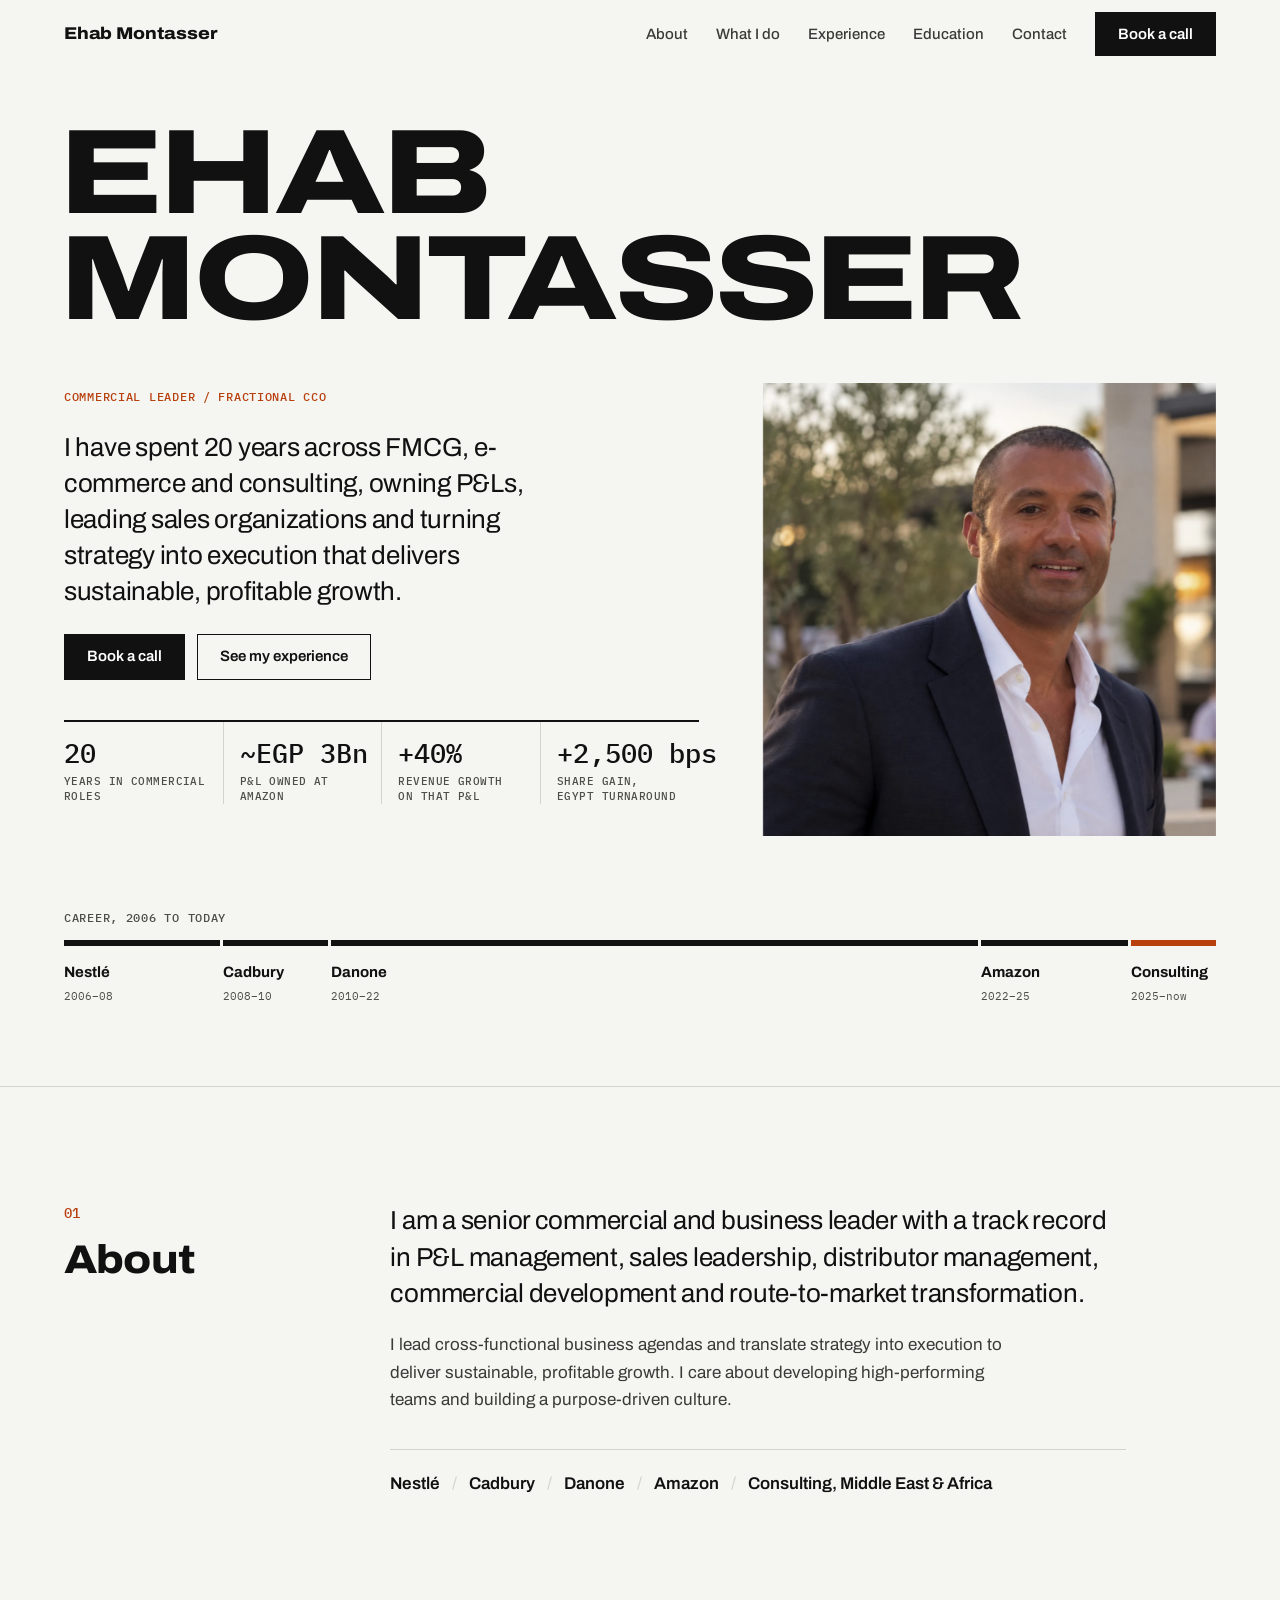
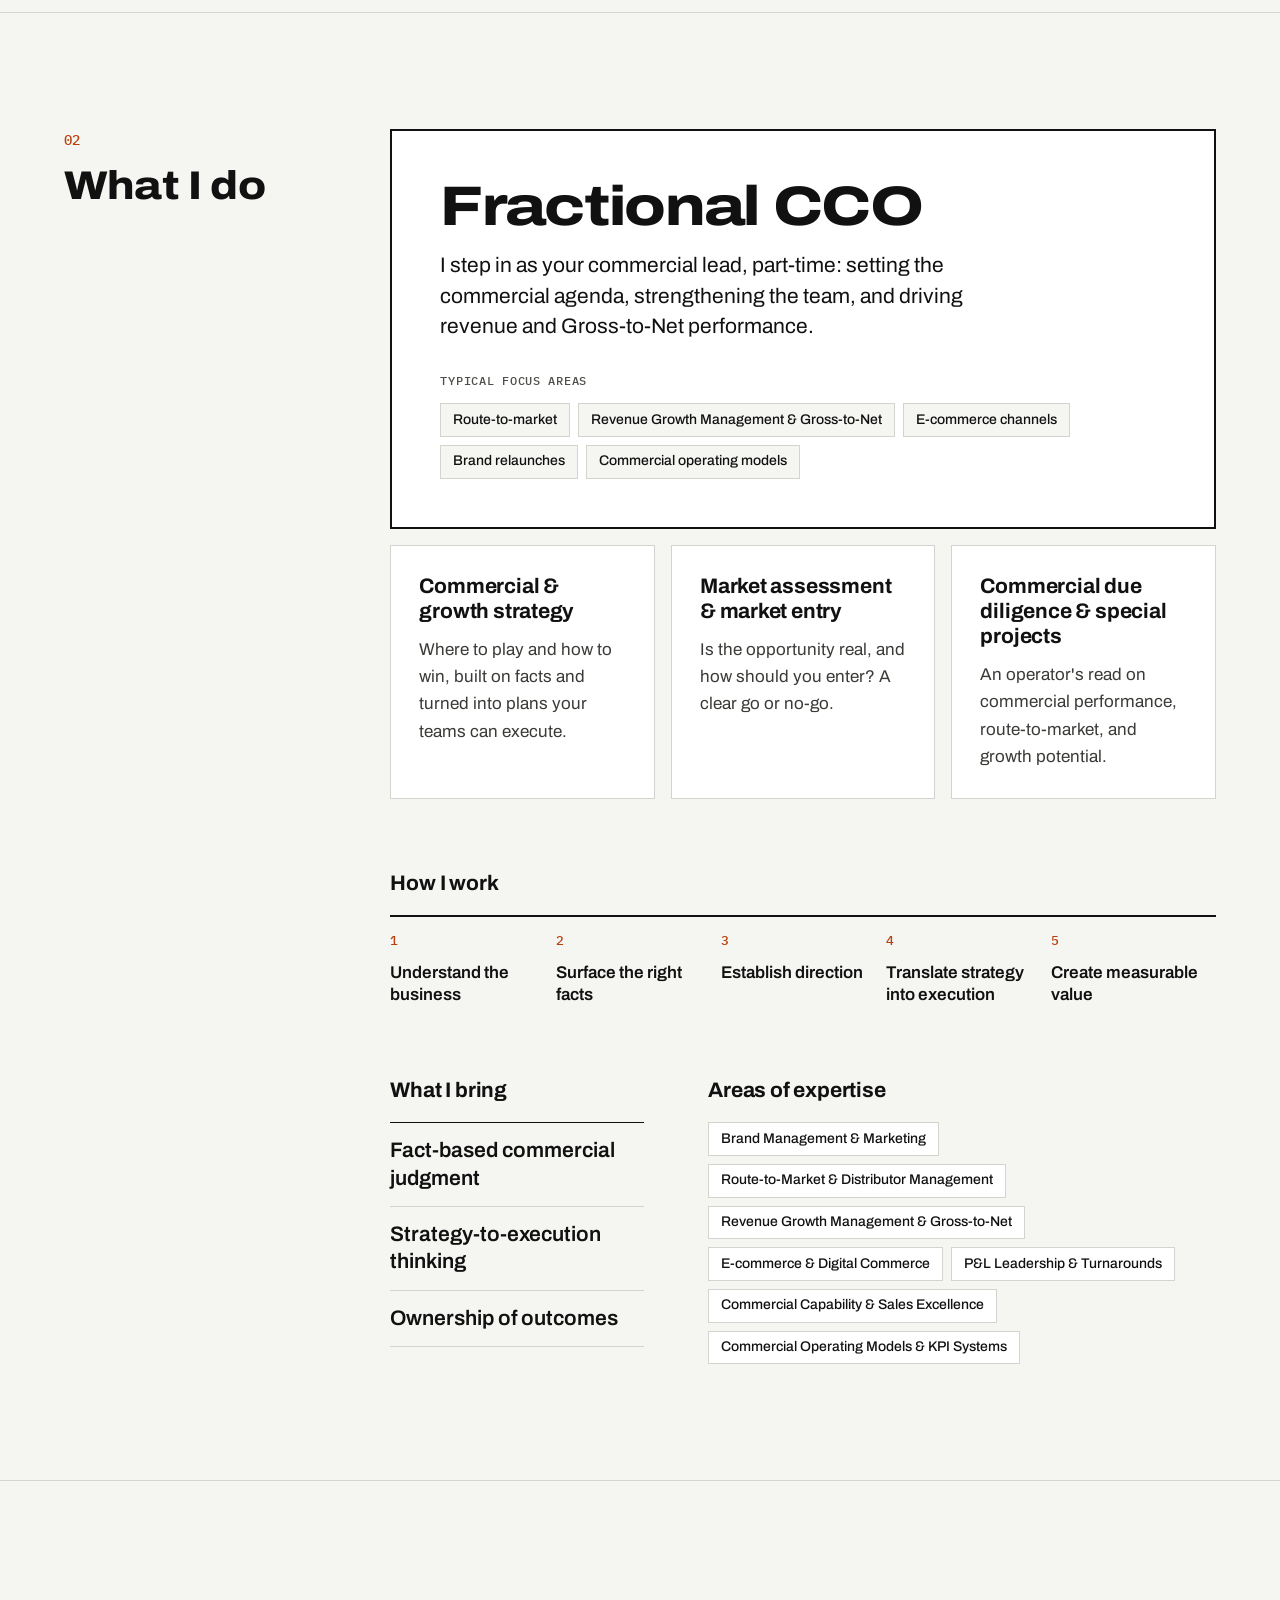
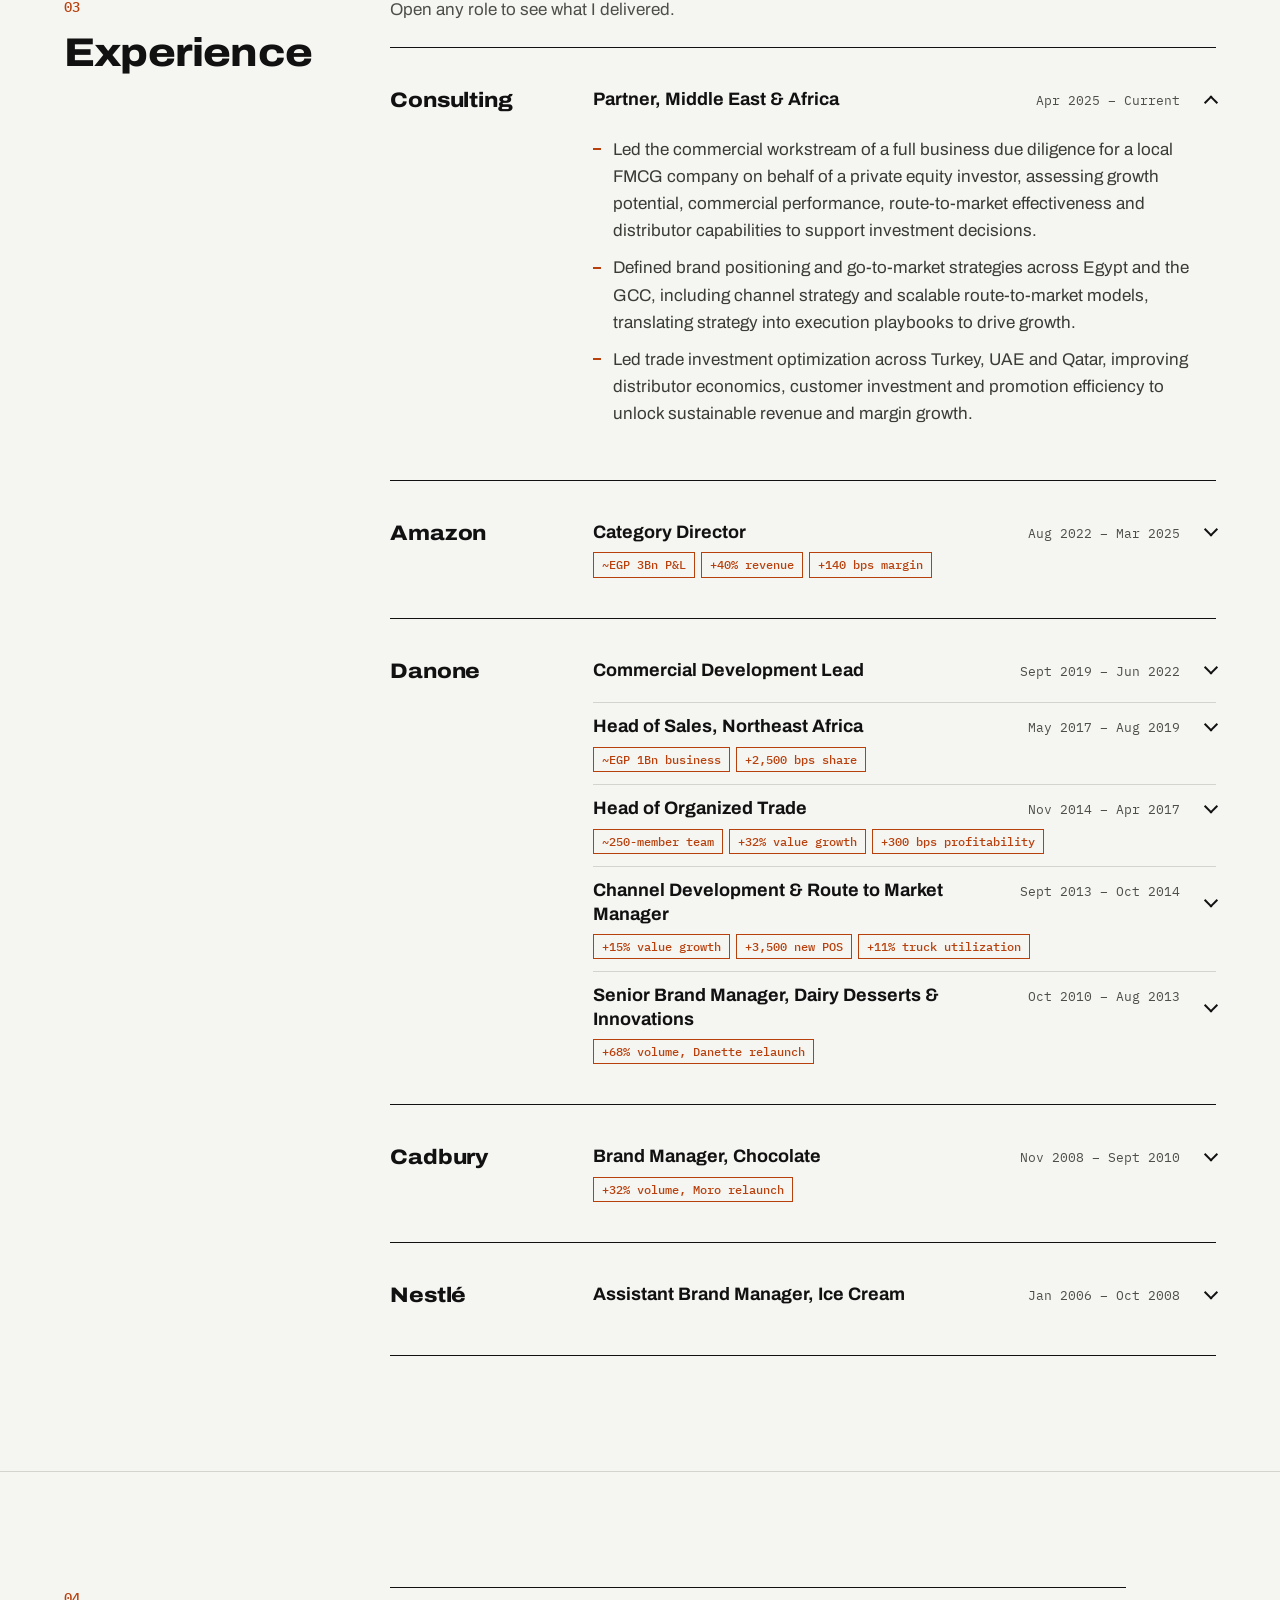
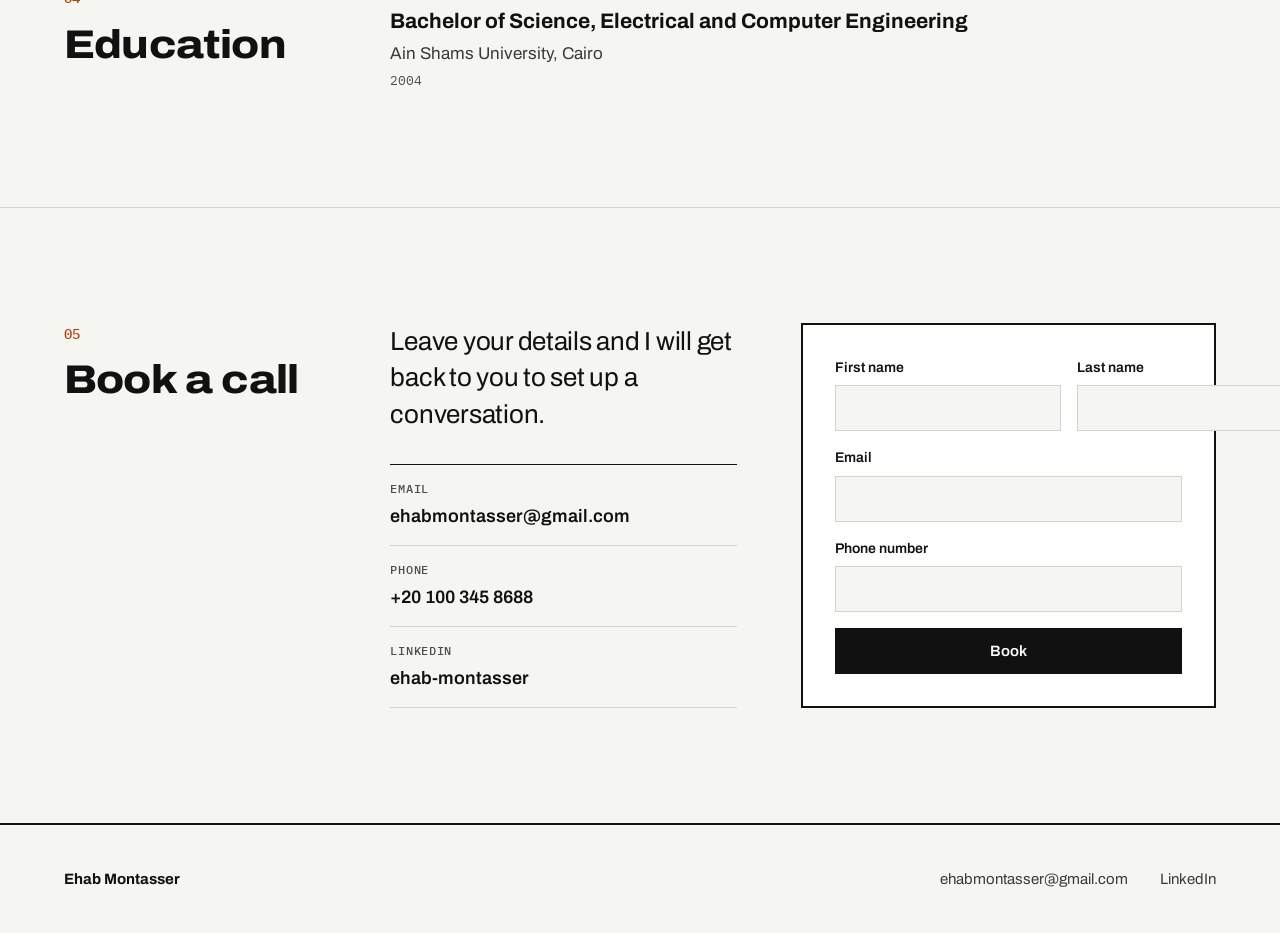
==== index.html @ 4b917196 "Add personal portfolio site Single-page site built from CV and Claude Design handoff: hero with care" ====
<!doctype html>
<html lang="en">
<head>
  <meta charset="utf-8">
  <meta name="viewport" content="width=device-width, initial-scale=1">
  <title>Ehab Montasser | Commercial leader and Fractional CCO</title>
  <meta name="description" content="Ehab Montasser is a senior commercial and business leader with 20 years across FMCG, e-commerce and consulting, working as a Fractional CCO.">
  <meta property="og:title" content="Ehab Montasser | Commercial leader and Fractional CCO">
  <meta property="og:description" content="20 years across FMCG, e-commerce and consulting. P&amp;L leadership, route-to-market and revenue growth.">
  <meta property="og:type" content="website">
  <meta property="og:image" content="assets/ehab-montasser.webp">
  <link rel="preconnect" href="https://fonts.googleapis.com">
  <link rel="preconnect" href="https://fonts.gstatic.com" crossorigin>
  <link href="https://fonts.googleapis.com/css2?family=Archivo:ital,wdth,wght@0,62..125,100..900;1,62..125,100..900&family=IBM+Plex+Mono:wght@400;500&display=swap" rel="stylesheet">
  <link rel="preload" as="image" href="assets/ehab-montasser.webp" fetchpriority="high">
  <link rel="stylesheet" href="css/styles.css">
  <script>document.documentElement.classList.add('js');</script>
  <script type="application/ld+json">
  {
    "@context": "https://schema.org",
    "@type": "Person",
    "name": "Ehab Montasser",
    "jobTitle": "Fractional CCO",
    "email": "mailto:ehabmontasser@gmail.com",
    "telephone": "+201003458688",
    "image": "assets/ehab-montasser.webp",
    "sameAs": ["https://www.linkedin.com/in/ehab-montasser-2a15491"],
    "alumniOf": "Ain Shams University"
  }
  </script>
</head>
<body>
  <a class="skip-link" href="#main">Skip to content</a>

  <header class="site-header" data-header>
    <div class="wrap header-inner">
      <a class="wordmark" href="#top" aria-label="Ehab Montasser, back to top">Ehab Montasser</a>

      <nav class="nav" aria-label="Main">
        <button class="nav-toggle" type="button" aria-expanded="false" aria-controls="nav-list" data-nav-toggle>
          <span class="nav-toggle-bars" aria-hidden="true"></span>
          <span class="visually-hidden">Menu</span>
        </button>
        <ul class="nav-list" id="nav-list" data-nav-list>
          <li><a href="#about" data-nav-link>About</a></li>
          <li><a href="#services" data-nav-link>What I do</a></li>
          <li><a href="#experience" data-nav-link>Experience</a></li>
          <li><a href="#education" data-nav-link>Education</a></li>
          <li><a href="#contact" data-nav-link>Contact</a></li>
          <li class="nav-cta-item"><a class="button button-solid nav-cta" href="#contact">Book a call</a></li>
        </ul>
      </nav>
    </div>
  </header>

  <main id="main">
    <!-- Hero -->
    <section class="hero" id="top" aria-labelledby="hero-name">
      <div class="wrap">
        <h1 class="hero-name" id="hero-name" data-hero-name>
          <span class="hero-name-line">Ehab</span>
          <span class="hero-name-line">Montasser</span>
        </h1>

        <div class="hero-grid">
          <div class="hero-copy">
            <p class="label hero-role">Commercial leader / Fractional CCO</p>
            <p class="hero-lede">
              I have spent 20 years across FMCG, e-commerce and consulting, owning P&amp;Ls,
              leading sales organizations and turning strategy into execution that
              delivers sustainable, profitable growth.
            </p>
            <div class="hero-actions">
              <a class="button button-solid" href="#contact">Book a call</a>
              <a class="button button-line" href="#experience">See my experience</a>
            </div>

            <dl class="ledger" aria-label="Career highlights">
              <div class="ledger-item">
                <dt class="label">Years in commercial roles</dt>
                <dd class="ledger-figure"><span data-count="20">20</span></dd>
              </div>
              <div class="ledger-item">
                <dt class="label">P&amp;L owned at Amazon</dt>
                <dd class="ledger-figure">~EGP <span data-count="3">3</span>Bn</dd>
              </div>
              <div class="ledger-item">
                <dt class="label">Revenue growth on that P&amp;L</dt>
                <dd class="ledger-figure">+<span data-count="40">40</span>%</dd>
              </div>
              <div class="ledger-item">
                <dt class="label">Share gain, Egypt turnaround</dt>
                <dd class="ledger-figure">+<span data-count="2500" data-format="thousands">2,500</span> bps</dd>
              </div>
            </dl>
          </div>

          <figure class="hero-photo" data-hero-photo>
            <img src="assets/ehab-montasser.webp" width="1254" height="1254"
                 alt="Ehab Montasser in a navy blazer and white shirt, smiling, outdoors at golden hour"
                 fetchpriority="high" decoding="async">
          </figure>
        </div>

        <!-- Career bar: proportional to years, 2006 to today -->
        <div class="career" aria-labelledby="career-title">
          <p class="label" id="career-title">Career, 2006 to today</p>
          <ol class="career-bar" data-career-bar>
            <li class="career-seg" style="--start: 2006; --end: 2008.83">
              <a href="#co-nestle"><span class="career-co">Nestlé</span><span class="career-yr">2006–08</span></a>
            </li>
            <li class="career-seg" style="--start: 2008.83; --end: 2010.75">
              <a href="#co-cadbury"><span class="career-co">Cadbury</span><span class="career-yr">2008–10</span></a>
            </li>
            <li class="career-seg career-seg-long" style="--start: 2010.75; --end: 2022.5">
              <a href="#co-danone"><span class="career-co">Danone</span><span class="career-yr">2010–22</span></a>
            </li>
            <li class="career-seg" style="--start: 2022.58; --end: 2025.25">
              <a href="#co-amazon"><span class="career-co">Amazon</span><span class="career-yr">2022–25</span></a>
            </li>
            <li class="career-seg career-seg-now" style="--start: 2025.25; --end: 2026.8">
              <a href="#co-consulting"><span class="career-co">Consulting</span><span class="career-yr">2025–now</span></a>
            </li>
          </ol>
        </div>
      </div>
    </section>

    <!-- 01 About -->
    <section class="section" id="about" aria-labelledby="about-title">
      <div class="wrap section-grid">
        <header class="section-head">
          <span class="section-num">01</span>
          <h2 class="section-title" id="about-title">About</h2>
        </header>
        <div class="section-body about-body">
          <p class="about-lead">
            I am a senior commercial and business leader with a track record in P&amp;L management,
            sales leadership, distributor management, commercial development and route-to-market transformation.
          </p>
          <p>
            I lead cross-functional business agendas and translate strategy into execution to deliver
            sustainable, profitable growth. I care about developing high-performing teams and building
            a purpose-driven culture.
          </p>
          <ul class="about-path" aria-label="Companies I have worked with">
            <li>Nestlé</li>
            <li>Cadbury</li>
            <li>Danone</li>
            <li>Amazon</li>
            <li>Consulting, Middle East &amp; Africa</li>
          </ul>
        </div>
      </div>
    </section>

    <!-- 02 What I do -->
    <section class="section" id="services" aria-labelledby="services-title">
      <div class="wrap section-grid">
        <header class="section-head">
          <span class="section-num">02</span>
          <h2 class="section-title" id="services-title">What I do</h2>
        </header>

        <div class="section-body">
          <div class="services">
            <article class="service service-flagship">
              <h3 class="service-title">Fractional CCO</h3>
              <p class="service-copy">
                I step in as your commercial lead, part-time: setting the commercial agenda, strengthening the team,
                and driving revenue and Gross-to-Net performance.
              </p>
              <h4 class="label service-sub">Typical focus areas</h4>
              <ul class="tags">
                <li>Route-to-market</li>
                <li>Revenue Growth Management &amp; Gross-to-Net</li>
                <li>E-commerce channels</li>
                <li>Brand relaunches</li>
                <li>Commercial operating models</li>
              </ul>
            </article>

            <article class="service">
              <h3 class="service-title">Commercial &amp; growth strategy</h3>
              <p class="service-copy">Where to play and how to win, built on facts and turned into plans your teams can execute.</p>
            </article>
            <article class="service">
              <h3 class="service-title">Market assessment &amp; market entry</h3>
              <p class="service-copy">Is the opportunity real, and how should you enter? A clear go or no-go.</p>
            </article>
            <article class="service">
              <h3 class="service-title">Commercial due diligence &amp; special projects</h3>
              <p class="service-copy">An operator's read on commercial performance, route-to-market, and growth potential.</p>
            </article>
          </div>

          <div class="howiwork">
            <h3 class="sub-title">How I work</h3>
            <ol class="steps">
              <li><span class="step-num">1</span>Understand the business</li>
              <li><span class="step-num">2</span>Surface the right facts</li>
              <li><span class="step-num">3</span>Establish direction</li>
              <li><span class="step-num">4</span>Translate strategy into execution</li>
              <li><span class="step-num">5</span>Create measurable value</li>
            </ol>
          </div>

          <div class="bring-expertise">
            <div>
              <h3 class="sub-title">What I bring</h3>
              <ul class="bring">
                <li>Fact-based commercial judgment</li>
                <li>Strategy-to-execution thinking</li>
                <li>Ownership of outcomes</li>
              </ul>
            </div>
            <div>
              <h3 class="sub-title">Areas of expertise</h3>
              <ul class="tags">
                <li>Brand Management &amp; Marketing</li>
                <li>Route-to-Market &amp; Distributor Management</li>
                <li>Revenue Growth Management &amp; Gross-to-Net</li>
                <li>E-commerce &amp; Digital Commerce</li>
                <li>P&amp;L Leadership &amp; Turnarounds</li>
                <li>Commercial Capability &amp; Sales Excellence</li>
                <li>Commercial Operating Models &amp; KPI Systems</li>
              </ul>
            </div>
          </div>
        </div>
      </div>
    </section>

    <!-- 03 Experience -->
    <section class="section" id="experience" aria-labelledby="experience-title">
      <div class="wrap section-grid">
        <header class="section-head">
          <span class="section-num">03</span>
          <h2 class="section-title" id="experience-title">Experience</h2>
        </header>

        <div class="section-body">
          <p class="exp-hint">Open any role to see what I delivered.</p>

          <!-- Consulting -->
          <div class="company" id="co-consulting">
            <h3 class="company-name">Consulting</h3>
            <div class="roles">
              <details class="role" open>
                <summary>
                  <span class="role-title">Partner, Middle East &amp; Africa</span>
                  <span class="role-dates">Apr 2025 – Current</span>
                </summary>
                <ul class="role-points">
                  <li>Led the commercial workstream of a full business due diligence for a local FMCG company on behalf of a private equity investor, assessing growth potential, commercial performance, route-to-market effectiveness and distributor capabilities to support investment decisions.</li>
                  <li>Defined brand positioning and go-to-market strategies across Egypt and the GCC, including channel strategy and scalable route-to-market models, translating strategy into execution playbooks to drive growth.</li>
                  <li>Led trade investment optimization across Turkey, UAE and Qatar, improving distributor economics, customer investment and promotion efficiency to unlock sustainable revenue and margin growth.</li>
                </ul>
              </details>
            </div>
          </div>

          <!-- Amazon -->
          <div class="company" id="co-amazon">
            <h3 class="company-name">Amazon</h3>
            <div class="roles">
              <details class="role">
                <summary>
                  <span class="role-title">Category Director</span>
                  <span class="role-dates">Aug 2022 – Mar 2025</span>
                  <span class="role-figures"><span>~EGP 3Bn P&amp;L</span><span>+40% revenue</span><span>+140 bps margin</span></span>
                </summary>
                <ul class="role-points">
                  <li>Owned the P&amp;L for a ~EGP 3Bn business, delivered +40% revenue growth and +140 bps margin improvement through pricing, negotiations and portfolio expansion.</li>
                  <li>Drove market share gains across key categories through targeted growth initiatives and commercial execution.</li>
                  <li>Built strategic partnerships with global brands, including direct import models, improving supply, cost efficiency and profitability.</li>
                  <li>Led cross-functional business priorities across commercial, marketing and operations, while representing the category in MENAT leadership forums.</li>
                </ul>
              </details>
            </div>
          </div>

          <!-- Danone -->
          <div class="company" id="co-danone">
            <h3 class="company-name">Danone</h3>
            <div class="roles">
              <details class="role">
                <summary>
                  <span class="role-title">Commercial Development Lead</span>
                  <span class="role-dates">Sept 2019 – Jun 2022</span>
                </summary>
                <ul class="role-points">
                  <li>Led the Commercial Development function, shaping channel, category, promotion and sales execution strategies to drive sustainable growth and execution excellence.</li>
                  <li>Established the Profitable Revenue Growth Management function, optimizing portfolio mix, pricing and trade investments to enhance revenue and ROI.</li>
                  <li>Designed and deployed a winning picture of success across offline and online channels, strengthening in-market execution and shopper engagement.</li>
                  <li>Built and scaled Sales Capabilities, strengthening field force identity, commercial competencies and execution excellence through targeted development programs.</li>
                  <li>Co-led cross-functional initiatives with finance and supply chain to optimize route to market and cost to serve, and enhance our service package.</li>
                  <li>Strengthened commercial operations by improving forecasting accuracy, deployment efficiency and adoption of digital sales tools.</li>
                </ul>
              </details>

              <details class="role">
                <summary>
                  <span class="role-title">Head of Sales, Northeast Africa</span>
                  <span class="role-dates">May 2017 – Aug 2019</span>
                  <span class="role-figures"><span>~EGP 1Bn business</span><span>+2,500 bps share</span></span>
                </summary>
                <ul class="role-points">
                  <li>Led a ~EGP 1Bn business, managing distributor partnerships and driving commercial performance and execution across complex market environments.</li>
                  <li>Defined growth pillars and trade strategies across key channels (Pharmacies &amp; Modern Trade), strengthening brand visibility and in-market execution.</li>
                  <li>Navigated significant market volatility in Libya, aligning distributors and cross-functional teams to maintain supply continuity and mitigate financial risk.</li>
                  <li>Turned around the Egypt business, regaining market leadership within 6 months and delivering a +2,500 bps share gain.</li>
                </ul>
              </details>

              <details class="role">
                <summary>
                  <span class="role-title">Head of Organized Trade</span>
                  <span class="role-dates">Nov 2014 – Apr 2017</span>
                  <span class="role-figures"><span>~250-member team</span><span>+32% value growth</span><span>+300 bps profitability</span></span>
                </summary>
                <ul class="role-points">
                  <li>Led a ~250-member sales and merchandising organization, delivering +32% value growth YoY through channel strategy and strategic customer partnerships.</li>
                  <li>Increased channel profitability by +300 bps while optimizing trade investments and reducing total trade spend by 200 bps.</li>
                  <li>Regained category leadership in fresh dairy, growing share by +2pp through joint business plans and strategic customer activations.</li>
                  <li>Led Danone Egypt's first category management partnership with Carrefour, delivering +20% value growth and strengthening long-term customer collaboration.</li>
                </ul>
              </details>

              <details class="role">
                <summary>
                  <span class="role-title">Channel Development &amp; Route to Market Manager</span>
                  <span class="role-dates">Sept 2013 – Oct 2014</span>
                  <span class="role-figures"><span>+15% value growth</span><span>+3,500 new POS</span><span>+11% truck utilization</span></span>
                </summary>
                <ul class="role-points">
                  <li>Led the growth and development of the micro-distributor channel, representing ~20% of the business and delivering +15% value growth YoY.</li>
                  <li>Initiated and led a cross-functional RTM project across key regions, collaborating with Sales, Supply Chain, IS and external partners to drive execution.</li>
                  <li>The project improved truck utilization by +11%, expanded horizontal coverage by +3,500 new POS, and delivered +13% sales growth.</li>
                </ul>
              </details>

              <details class="role">
                <summary>
                  <span class="role-title">Senior Brand Manager, Dairy Desserts &amp; Innovations</span>
                  <span class="role-dates">Oct 2010 – Aug 2013</span>
                  <span class="role-figures"><span>+68% volume, Danette relaunch</span></span>
                </summary>
                <ul class="role-points">
                  <li>Led the relaunch of Danette, delivering +68% volume growth vs. 2011 through a full product revamp and 360° campaign across TV, digital and on-ground activations.</li>
                  <li>Built and executed the Danette innovation pipeline, enabling +25% volume growth vs. the 2012 target.</li>
                  <li>Managed the launch of Danone Yogurt Drink in Egypt, overseeing research, mix development, pricing and go-to-market strategy for a successful category entry.</li>
                </ul>
              </details>
            </div>
          </div>

          <!-- Cadbury -->
          <div class="company" id="co-cadbury">
            <h3 class="company-name">Cadbury</h3>
            <div class="roles">
              <details class="role">
                <summary>
                  <span class="role-title">Brand Manager, Chocolate</span>
                  <span class="role-dates">Nov 2008 – Sept 2010</span>
                  <span class="role-figures"><span>+32% volume, Moro relaunch</span></span>
                </summary>
                <ul class="role-points">
                  <li>Managed a portfolio of leading count-line brands, developing and executing annual brand plans to sustain leadership and drive growth.</li>
                  <li>Led the relaunch of Moro, Egypt's #1 count-line brand, delivering +32% volume growth YoY through a product upgrade and fully integrated ATL/BTL campaign.</li>
                  <li>Launched Flake across MENA and partnered with regional teams to develop the brand's first unified TVC, aligning messaging across Egypt, Levant and GCC markets.</li>
                </ul>
              </details>
            </div>
          </div>

          <!-- Nestlé -->
          <div class="company" id="co-nestle">
            <h3 class="company-name">Nestlé</h3>
            <div class="roles">
              <details class="role">
                <summary>
                  <span class="role-title">Assistant Brand Manager, Ice Cream</span>
                  <span class="role-dates">Jan 2006 – Oct 2008</span>
                </summary>
                <ul class="role-points">
                  <li>Managed brand strategy and execution across the Ice Cream portfolio, collaborating with media and creative agencies to execute integrated communication plans.</li>
                  <li>Used consumer tracker, competitor benchmark, pricing and retail audit insights to drive brand performance, innovation decisions and in-market execution.</li>
                </ul>
              </details>
            </div>
          </div>
        </div>
      </div>
    </section>

    <!-- 04 Education -->
    <section class="section" id="education" aria-labelledby="education-title">
      <div class="wrap section-grid">
        <header class="section-head">
          <span class="section-num">04</span>
          <h2 class="section-title" id="education-title">Education</h2>
        </header>
        <div class="section-body">
          <div class="edu">
            <p class="edu-degree">Bachelor of Science, Electrical and Computer Engineering</p>
            <p class="edu-school">Ain Shams University, Cairo</p>
            <p class="role-dates">2004</p>
          </div>
        </div>
      </div>
    </section>

    <!-- 05 Contact -->
    <section class="section section-contact" id="contact" aria-labelledby="contact-title">
      <div class="wrap section-grid">
        <header class="section-head">
          <span class="section-num">05</span>
          <h2 class="section-title" id="contact-title">Book a call</h2>
        </header>

        <div class="section-body contact-grid">
          <div class="contact-intro">
            <p class="about-lead">Leave your details and I will get back to you to set up a conversation.</p>
            <ul class="contact-direct">
              <li><span class="label">Email</span><a href="mailto:ehabmontasser@gmail.com">ehabmontasser@gmail.com</a></li>
              <li><span class="label">Phone</span><a href="tel:+201003458688">+20 100 345 8688</a></li>
              <li><span class="label">LinkedIn</span><a href="https://www.linkedin.com/in/ehab-montasser-2a15491" target="_blank" rel="noopener">ehab-montasser</a></li>
            </ul>
          </div>

          <form class="book-form" data-book-form novalidate>
            <div class="field-row">
              <div class="field">
                <label for="first-name">First name</label>
                <input id="first-name" name="firstName" type="text" autocomplete="given-name" required>
                <p class="field-error" id="first-name-error" aria-live="polite"></p>
              </div>
              <div class="field">
                <label for="last-name">Last name</label>
                <input id="last-name" name="lastName" type="text" autocomplete="family-name" required>
                <p class="field-error" id="last-name-error" aria-live="polite"></p>
              </div>
            </div>
            <div class="field">
              <label for="email">Email</label>
              <input id="email" name="email" type="email" autocomplete="email" inputmode="email" required>
              <p class="field-error" id="email-error" aria-live="polite"></p>
            </div>
            <div class="field">
              <label for="phone">Phone number</label>
              <input id="phone" name="phone" type="tel" autocomplete="tel" inputmode="tel" required
                     pattern="[+0-9 ()\-]{7,20}">
              <p class="field-error" id="phone-error" aria-live="polite"></p>
            </div>
            <button class="button button-solid button-block" type="submit">Book</button>
            <p class="form-status" role="status" data-form-status hidden></p>
          </form>
        </div>
      </div>
    </section>
  </main>

  <footer class="site-footer">
    <div class="wrap footer-inner">
      <p>Ehab Montasser</p>
      <p><a href="mailto:ehabmontasser@gmail.com">ehabmontasser@gmail.com</a></p>
      <p><a href="https://www.linkedin.com/in/ehab-montasser-2a15491" target="_blank" rel="noopener">LinkedIn</a></p>
    </div>
  </footer>

  <a class="to-top" href="#top" data-to-top aria-label="Back to top">
    <svg viewBox="0 0 24 24" width="20" height="20" aria-hidden="true"><path d="M12 19V5M5 12l7-7 7 7" fill="none" stroke="currentColor" stroke-width="2"/></svg>
  </a>

  <script src="js/main.js" defer></script>
</body>
</html>
---- css/styles.css ----
/* =========================================================
   Ehab Montasser: design tokens (from the Claude Design handoff)
   ========================================================= */
:root {
  --paper: #F5F5F2;
  --card: #FFFFFF;
  --ink: #111111;
  --body: #3A3A37;
  --muted: #4D4D49;
  --rule: #D4D4CF;
  --accent: #B8400C;

  --font-sans: "Archivo", system-ui, sans-serif;
  --font-mono: "IBM Plex Mono", ui-monospace, monospace;

  /* Type scale, roughly a 1.25 ratio */
  --step--1: 0.8125rem;
  --step-0: 1.0625rem;
  --step-1: 1.3125rem;
  --step-2: 1.625rem;
  --step-3: clamp(1.75rem, 1.3rem + 1.6vw, 2.5rem);

  --wrap: 78rem;
  --gutter: clamp(1rem, 4vw, 3rem);
  --section-space: clamp(4.5rem, 9vw, 8rem);
  --header-h: 4.25rem;

  --ease-out: cubic-bezier(0.22, 1, 0.36, 1);
}

/* =========================================================
   Base
   ========================================================= */
*, *::before, *::after { box-sizing: border-box; }

html {
  scroll-behavior: smooth;
  scroll-padding-top: calc(var(--header-h) + 1rem);
  -webkit-text-size-adjust: 100%;
}

body {
  margin: 0;
  background: var(--paper);
  color: var(--body);
  font-family: var(--font-sans);
  font-size: var(--step-0);
  line-height: 1.6;
  font-variation-settings: "wdth" 100;
  -webkit-font-smoothing: antialiased;
  text-rendering: optimizeLegibility;
}

img { display: block; max-width: 100%; height: auto; }

h1, h2, h3, h4 { color: var(--ink); margin: 0; line-height: 1.15; }
p, ul, ol, dl, dd, figure { margin: 0; }
ul, ol { padding: 0; list-style: none; }

a { color: inherit; }

:focus-visible {
  outline: 2px solid var(--accent);
  outline-offset: 3px;
}

::selection { background: var(--accent); color: #fff; }

.wrap {
  width: 100%;
  max-width: var(--wrap);
  margin-inline: auto;
  padding-inline: var(--gutter);
}

.visually-hidden {
  position: absolute !important;
  width: 1px; height: 1px;
  overflow: hidden;
  clip: rect(0 0 0 0);
  white-space: nowrap;
}

.skip-link {
  position: absolute;
  left: 1rem; top: -6rem;
  z-index: 100;
  padding: 0.75rem 1rem;
  background: var(--ink);
  color: #fff;
  text-decoration: none;
}
.skip-link:focus { top: 1rem; }

/* Small uppercase labels and numbers, per the handoff */
.label {
  font-family: var(--font-mono);
  font-size: 0.75rem;
  font-weight: 500;
  letter-spacing: 0.06em;
  text-transform: uppercase;
  color: var(--muted);
}

/* =========================================================
   Buttons
   ========================================================= */
.button {
  display: inline-flex;
  align-items: center;
  justify-content: center;
  min-height: 2.875rem;
  padding: 0.75rem 1.375rem;
  border: 1px solid var(--ink);
  font: 600 0.9375rem/1 var(--font-sans);
  text-decoration: none;
  cursor: pointer;
  transition: background-color 0.2s, color 0.2s, border-color 0.2s;
}
.button-solid { background: var(--ink); color: #fff; }
.button-solid:hover { background: var(--accent); border-color: var(--accent); }
.button-line { background: transparent; color: var(--ink); }
.button-line:hover { background: var(--ink); color: #fff; }
.button-block { width: 100%; }

/* =========================================================
   Header and navigation
   ========================================================= */
.site-header {
  position: sticky;
  top: 0;
  z-index: 50;
  background: var(--paper);
  border-bottom: 1px solid transparent;
  transition: border-color 0.25s;
}
.site-header.is-scrolled { border-bottom-color: var(--rule); }

.header-inner {
  display: flex;
  align-items: center;
  justify-content: space-between;
  height: var(--header-h);
}

.wordmark {
  font-weight: 800;
  font-variation-settings: "wdth" 112;
  font-size: 1.0625rem;
  letter-spacing: -0.01em;
  color: var(--ink);
  text-decoration: none;
  min-height: 44px;
  display: inline-flex;
  align-items: center;
}

.nav-list {
  display: flex;
  align-items: center;
  gap: 0.25rem;
}

.nav-list a[data-nav-link] {
  position: relative;
  display: inline-flex;
  align-items: center;
  min-height: 44px;
  padding: 0 0.75rem;
  font-size: 0.9375rem;
  font-weight: 500;
  color: var(--body);
  text-decoration: none;
  transition: color 0.2s;
}
.nav-list a[data-nav-link]::after {
  content: "";
  position: absolute;
  left: 0.75rem; right: 0.75rem; bottom: 0.6rem;
  height: 2px;
  background: var(--accent);
  transform: scaleX(0);
  transform-origin: left;
  transition: transform 0.3s var(--ease-out);
}
.nav-list a[data-nav-link]:hover { color: var(--ink); }
.nav-list a[data-nav-link].is-active { color: var(--ink); }
.nav-list a[data-nav-link].is-active::after { transform: scaleX(1); }

.nav-cta-item { margin-left: 0.75rem; }
.nav-cta { min-height: 2.75rem; padding-block: 0.6rem; }

.nav-toggle {
  display: none;
  width: 44px; height: 44px;
  border: 1px solid var(--ink);
  background: transparent;
  cursor: pointer;
  position: relative;
}
.nav-toggle-bars,
.nav-toggle-bars::before,
.nav-toggle-bars::after {
  position: absolute;
  left: 50%;
  width: 18px; height: 2px;
  background: var(--ink);
  transition: transform 0.3s var(--ease-out), opacity 0.2s;
}
.nav-toggle-bars { top: 50%; transform: translate(-50%, -50%); }
.nav-toggle-bars::before, .nav-toggle-bars::after { content: ""; transform: translateX(-50%); }
.nav-toggle-bars::before { top: -6px; }
.nav-toggle-bars::after { top: 6px; }
.nav-toggle[aria-expanded="true"] .nav-toggle-bars { background: transparent; }
.nav-toggle[aria-expanded="true"] .nav-toggle-bars::before { transform: translate(-50%, 6px) rotate(45deg); }
.nav-toggle[aria-expanded="true"] .nav-toggle-bars::after { transform: translate(-50%, -6px) rotate(-45deg); }

@media (max-width: 56rem) {
  .nav-toggle { display: block; }

  .nav-list {
    position: fixed;
    inset: var(--header-h) 0 auto 0;
    flex-direction: column;
    align-items: stretch;
    gap: 0;
    padding: 0.5rem var(--gutter) 1.5rem;
    background: var(--paper);
    border-bottom: 1px solid var(--rule);
    transform: translateY(-0.75rem);
    opacity: 0;
    visibility: hidden;
    transition: transform 0.3s var(--ease-out), opacity 0.25s, visibility 0s linear 0.3s;
  }
  .nav-list.is-open {
    transform: none;
    opacity: 1;
    visibility: visible;
    transition: transform 0.3s var(--ease-out), opacity 0.25s;
  }
  .nav-list li { border-bottom: 1px solid var(--rule); }
  .nav-list a[data-nav-link] { width: 100%; padding: 0.5rem 0; min-height: 52px; font-size: 1.125rem; }
  .nav-list a[data-nav-link]::after { left: 0; right: auto; width: 2rem; bottom: 0.75rem; }
  .nav-cta-item { margin: 1.25rem 0 0; border-bottom: 0 !important; }
  .nav-cta { width: 100%; min-height: 3rem; }
}

/* =========================================================
   Hero
   ========================================================= */
.hero {
  padding-top: clamp(1.5rem, 4vw, 3.5rem);
  padding-bottom: clamp(3rem, 6vw, 5rem);
}

.hero-name {
  font-weight: 800;
  font-variation-settings: "wdth" 125;
  font-size: clamp(2.25rem, 9.4vw, 8.5rem);
  line-height: 0.88;
  letter-spacing: -0.035em;
  text-transform: uppercase;
  color: var(--ink);
  margin-left: -0.04em;
}
.hero-name-line { display: block; }

.hero-grid {
  display: grid;
  grid-template-columns: minmax(0, 7fr) minmax(0, 5fr);
  gap: clamp(2rem, 5vw, 4.5rem);
  margin-top: clamp(2rem, 4vw, 3.5rem);
  align-items: start;
}

.hero-copy {
  display: flex;
  flex-direction: column;
  gap: 1.5rem;
  padding-top: 0.25rem;
}

.hero-role { color: var(--accent); }

.hero-lede {
  font-size: var(--step-2);
  line-height: 1.38;
  color: var(--ink);
  font-weight: 400;
  max-width: 34ch;
  letter-spacing: -0.01em;
}

.hero-actions { display: flex; flex-wrap: wrap; gap: 0.75rem; }

/* The figures strip reads like a line in a P&L */
.ledger {
  display: grid;
  grid-template-columns: repeat(4, minmax(0, 1fr));
  border-top: 2px solid var(--ink);
  margin-top: 1rem;
}
.ledger-item {
  display: flex;
  flex-direction: column-reverse;
  justify-content: flex-end;
  gap: 0.375rem;
  padding: 1rem 1rem 0 0;
}
.ledger-item + .ledger-item { padding-left: 1rem; border-left: 1px solid var(--rule); }
.ledger-item .label { font-size: 0.6875rem; line-height: 1.4; letter-spacing: 0.04em; }
.ledger-figure {
  font-family: var(--font-mono);
  font-size: clamp(1.25rem, 0.9rem + 1vw, 1.75rem);
  font-weight: 500;
  color: var(--ink);
  line-height: 1.1;
  white-space: nowrap;
  font-variant-numeric: tabular-nums;
}

/* Photo: untouched, uncropped, square, no overlay */
.hero-photo {
  width: 100%;
  aspect-ratio: 1 / 1;
  background: var(--rule);
}
.hero-photo img {
  width: 100%;
  height: 100%;
  object-fit: cover;
  object-position: 50% 40%;
}

/* Career bar */
.career { margin-top: clamp(3rem, 6vw, 4.5rem); }
.career > .label { margin-bottom: 0.75rem; }

.career-bar {
  display: flex;
  gap: 3px;
}
.career-seg {
  flex: calc(var(--end) - var(--start)) 1 0;
  min-width: 0;
}
.career-seg a {
  display: flex;
  flex-direction: column;
  gap: 0.25rem;
  min-height: 44px;
  padding: 0.875rem 0 0.25rem;
  border-top: 6px solid var(--ink);
  text-decoration: none;
  transition: border-color 0.2s;
}
.career-seg-now a { border-top-color: var(--accent); }
.career-seg a:hover { border-top-color: var(--accent); }

.career-co {
  font-weight: 700;
  font-size: 0.9375rem;
  color: var(--ink);
  white-space: nowrap;
  overflow: hidden;
  text-overflow: ellipsis;
}
.career-yr {
  font-family: var(--font-mono);
  font-size: 0.6875rem;
  color: var(--muted);
  white-space: nowrap;
}

@media (max-width: 56rem) {
  .hero-grid { grid-template-columns: 1fr; }
  .hero-photo { order: -1; max-width: 32rem; }
  .ledger { grid-template-columns: repeat(2, minmax(0, 1fr)); }
  .ledger-item:nth-child(3) { padding-left: 0; border-left: 0; }
  .ledger-item:nth-child(n + 3) { border-top: 1px solid var(--rule); margin-top: 1rem; }
}

/* On narrow screens the short segments are too thin for text; the bar becomes a list */
@media (max-width: 40rem) {
  .career-bar { flex-direction: column; gap: 0; }
  .career-seg a {
    flex-direction: row;
    justify-content: space-between;
    align-items: center;
    border-top: 0;
    border-left: 4px solid var(--ink);
    border-bottom: 1px solid var(--rule);
    padding: 0.625rem 0 0.625rem 0.875rem;
  }
  .career-seg-now a { border-left-color: var(--accent); }
}

/* =========================================================
   Sections
   ========================================================= */
.section {
  padding-block: var(--section-space);
  border-top: 1px solid var(--rule);
}

.section-grid {
  display: grid;
  grid-template-columns: minmax(0, 3fr) minmax(0, 9fr);
  gap: clamp(1.5rem, 4vw, 4rem);
}

.section-head {
  align-self: start;
  position: sticky;
  top: calc(var(--header-h) + 2rem);
  display: flex;
  flex-direction: column;
  gap: 0.75rem;
}
.section-num {
  font-family: var(--font-mono);
  font-size: 0.875rem;
  font-weight: 500;
  color: var(--accent);
}
.section-title {
  font-size: var(--step-3);
  font-weight: 800;
  font-variation-settings: "wdth" 112;
  letter-spacing: -0.02em;
}

.sub-title {
  font-size: var(--step-1);
  font-weight: 700;
  letter-spacing: -0.01em;
  margin-bottom: 1.25rem;
}

@media (max-width: 56rem) {
  .section-grid { grid-template-columns: 1fr; }
  .section-head { position: static; flex-direction: row; align-items: baseline; gap: 1rem; }
}

/* About */
.about-body { display: flex; flex-direction: column; gap: 1.25rem; max-width: 46rem; }
.about-lead {
  font-size: var(--step-2);
  line-height: 1.4;
  color: var(--ink);
  letter-spacing: -0.01em;
}
.about-body > p:not(.about-lead) { max-width: 62ch; }

.about-path {
  display: flex;
  flex-wrap: wrap;
  margin-top: 1rem;
  border-top: 1px solid var(--rule);
  padding-top: 1.25rem;
  gap: 0.5rem 0;
}
.about-path li {
  font-weight: 600;
  color: var(--ink);
}
.about-path li + li::before {
  content: "/";
  margin: 0 0.75rem;
  color: var(--rule);
  font-weight: 400;
}

/* =========================================================
   02 What I do
   ========================================================= */
.services {
  display: grid;
  grid-template-columns: repeat(3, minmax(0, 1fr));
  gap: 1rem;
}

.service {
  background: var(--card);
  border: 1px solid var(--rule);
  padding: clamp(1.25rem, 2.5vw, 1.75rem);
  display: flex;
  flex-direction: column;
  gap: 0.75rem;
}
.service-title {
  font-size: var(--step-1);
  font-weight: 700;
  letter-spacing: -0.01em;
  line-height: 1.2;
}
.service-copy { color: var(--body); }

.service-flagship {
  grid-column: 1 / -1;
  border: 2px solid var(--ink);
  padding: clamp(1.5rem, 4vw, 3rem);
  gap: 1rem;
}
.service-flagship .service-title {
  font-size: clamp(2rem, 1.4rem + 2.6vw, 3.5rem);
  font-weight: 800;
  font-variation-settings: "wdth" 120;
  letter-spacing: -0.03em;
  line-height: 1;
}
.service-flagship .service-copy {
  font-size: var(--step-1);
  line-height: 1.45;
  color: var(--ink);
  max-width: 44ch;
}
.service-sub { margin-top: 1rem; }

.tags { display: flex; flex-wrap: wrap; gap: 0.5rem; }
.tags li {
  border: 1px solid var(--rule);
  background: var(--card);
  padding: 0.4rem 0.75rem;
  font-size: 0.875rem;
  font-weight: 500;
  color: var(--ink);
  line-height: 1.35;
}
.service-flagship .tags li { background: var(--paper); }

.howiwork { margin-top: clamp(3rem, 6vw, 4.5rem); }

/* A real sequence, so it is numbered */
.steps {
  display: grid;
  grid-template-columns: repeat(5, minmax(0, 1fr));
  counter-reset: none;
}
.steps li {
  position: relative;
  display: flex;
  flex-direction: column;
  gap: 0.75rem;
  padding: 1rem 1rem 0 0;
  border-top: 2px solid var(--ink);
  font-weight: 600;
  color: var(--ink);
  line-height: 1.3;
}
.step-num {
  font-family: var(--font-mono);
  font-size: 0.8125rem;
  font-weight: 500;
  color: var(--accent);
}

.bring-expertise {
  display: grid;
  grid-template-columns: minmax(0, 4fr) minmax(0, 8fr);
  gap: clamp(2rem, 5vw, 4rem);
  margin-top: clamp(3rem, 6vw, 4.5rem);
}
.bring li {
  padding: 0.875rem 0;
  border-bottom: 1px solid var(--rule);
  font-size: var(--step-1);
  font-weight: 600;
  color: var(--ink);
  line-height: 1.3;
}
.bring li:first-child { border-top: 1px solid var(--ink); }

@media (max-width: 56rem) {
  .steps { grid-template-columns: 1fr; }
  .steps li {
    flex-direction: row;
    align-items: baseline;
    gap: 1rem;
    padding: 0.875rem 0;
    border-top: 1px solid var(--rule);
  }
  .steps li:first-child { border-top: 2px solid var(--ink); }
  .bring-expertise { grid-template-columns: 1fr; }
}

@media (max-width: 40rem) {
  .services { grid-template-columns: 1fr; }
}

/* =========================================================
   03 Experience
   ========================================================= */
.exp-hint { color: var(--muted); margin-bottom: 1.5rem; }

.company {
  display: grid;
  grid-template-columns: minmax(0, 2fr) minmax(0, 7fr);
  gap: 1.5rem;
  padding-block: 1.75rem;
  border-top: 1px solid var(--ink);
}
.company:last-child { border-bottom: 1px solid var(--ink); }

.company-name {
  font-size: var(--step-1);
  font-weight: 800;
  font-variation-settings: "wdth" 112;
  letter-spacing: -0.01em;
  padding-top: 0.75rem;
}

.role { border-bottom: 1px solid var(--rule); }
.role:last-child { border-bottom: 0; }

.role summary {
  display: grid;
  grid-template-columns: minmax(0, 1fr) auto 1.25rem;
  grid-template-areas:
    "title dates icon"
    "figures figures figures";
  align-items: baseline;
  column-gap: 1rem;
  row-gap: 0.5rem;
  min-height: 44px;
  padding: 0.75rem 0;
  cursor: pointer;
  list-style: none;
}
.role summary::-webkit-details-marker { display: none; }
.role summary::after {
  content: "";
  grid-area: icon;
  justify-self: end;
  align-self: center;
  width: 0.625rem; height: 0.625rem;
  border-right: 2px solid var(--ink);
  border-bottom: 2px solid var(--ink);
  transform: translateY(-25%) rotate(45deg);
  transition: transform 0.3s var(--ease-out);
}
.role[open] summary::after { transform: translateY(25%) rotate(-135deg); }
.role summary:hover .role-title { color: var(--accent); }

.role-title {
  grid-area: title;
  font-size: 1.125rem;
  font-weight: 700;
  color: var(--ink);
  line-height: 1.3;
  transition: color 0.2s;
}
.role-dates {
  grid-area: dates;
  font-family: var(--font-mono);
  font-size: 0.8125rem;
  color: var(--muted);
  white-space: nowrap;
}
.role-figures {
  grid-area: figures;
  display: flex;
  flex-wrap: wrap;
  gap: 0.375rem;
}
.role-figures span {
  font-family: var(--font-mono);
  font-size: 0.75rem;
  font-weight: 500;
  color: var(--accent);
  border: 1px solid currentColor;
  padding: 0.125rem 0.5rem;
}

.role-points {
  padding: 0.25rem 0 1.5rem;
  display: flex;
  flex-direction: column;
  gap: 0.625rem;
  max-width: 68ch;
}
.role-points li {
  position: relative;
  padding-left: 1.25rem;
}
.role-points li::before {
  content: "";
  position: absolute;
  left: 0; top: 0.72em;
  width: 0.5rem; height: 2px;
  background: var(--accent);
}

/* Expanding a role shows what changed: content slides open */
.role[open] .role-points { animation: role-open 0.35s var(--ease-out); }
@keyframes role-open {
  from { opacity: 0; transform: translateY(-0.375rem); }
  to { opacity: 1; transform: none; }
}

@media (max-width: 40rem) {
  .company { grid-template-columns: 1fr; gap: 0.25rem; }
  .company-name { padding-top: 0; }
  .role summary {
    grid-template-columns: minmax(0, 1fr) 1.25rem;
    grid-template-areas:
      "title icon"
      "dates icon"
      "figures figures";
    row-gap: 0.25rem;
  }
}

/* =========================================================
   04 Education
   ========================================================= */
.edu {
  border-top: 1px solid var(--ink);
  padding-top: 1.25rem;
  display: flex;
  flex-direction: column;
  gap: 0.25rem;
  max-width: 46rem;
}
.edu-degree { font-size: var(--step-1); font-weight: 700; color: var(--ink); line-height: 1.3; }

/* =========================================================
   05 Contact
   ========================================================= */
.contact-grid {
  display: grid;
  grid-template-columns: minmax(0, 5fr) minmax(0, 6fr);
  gap: clamp(2rem, 5vw, 4rem);
  align-items: start;
}
.contact-intro { display: flex; flex-direction: column; gap: 2rem; }

.contact-direct li {
  display: flex;
  flex-direction: column;
  gap: 0.25rem;
  padding: 0.875rem 0;
  border-bottom: 1px solid var(--rule);
}
.contact-direct li:first-child { border-top: 1px solid var(--ink); }
.contact-direct a {
  font-size: 1.125rem;
  font-weight: 600;
  color: var(--ink);
  text-decoration: none;
  overflow-wrap: anywhere;
  min-height: 28px;
}
.contact-direct a:hover { color: var(--accent); }

.book-form {
  background: var(--card);
  border: 2px solid var(--ink);
  padding: clamp(1.25rem, 3vw, 2rem);
  display: flex;
  flex-direction: column;
  gap: 1rem;
}
.field-row { display: grid; grid-template-columns: 1fr 1fr; gap: 1rem; }
.field { display: flex; flex-direction: column; gap: 0.375rem; }
.field label { font-size: 0.875rem; font-weight: 600; color: var(--ink); }
.field input {
  min-height: 2.875rem;
  padding: 0.625rem 0.75rem;
  border: 1px solid var(--rule);
  border-radius: 0;
  background: var(--paper);
  color: var(--ink);
  font: 400 1rem var(--font-sans);
  transition: border-color 0.2s, background-color 0.2s;
}
.field input:hover { border-color: var(--muted); }
.field input:focus-visible { outline: 2px solid var(--accent); outline-offset: 0; border-color: var(--accent); background: #fff; }
.field input[aria-invalid="true"] { border-color: var(--accent); }

.field-error {
  font-size: 0.8125rem;
  color: var(--accent);
  min-height: 0;
}
.field-error:empty { display: none; }

.form-status {
  border-left: 3px solid var(--accent);
  padding: 0.75rem 1rem;
  background: var(--paper);
  color: var(--ink);
  font-weight: 600;
}
.form-status:not([hidden]) { animation: role-open 0.35s var(--ease-out); }

@media (max-width: 56rem) {
  .contact-grid { grid-template-columns: 1fr; }
}
@media (max-width: 30rem) {
  .field-row { grid-template-columns: 1fr; }
}

/* =========================================================
   Footer and back to top
   ========================================================= */
.site-footer {
  border-top: 2px solid var(--ink);
  padding-block: 2rem;
}
.footer-inner {
  display: flex;
  flex-wrap: wrap;
  gap: 0.5rem 2rem;
  font-size: 0.9375rem;
}
.footer-inner p:first-child { font-weight: 700; color: var(--ink); margin-right: auto; }
.footer-inner a { text-decoration: none; display: inline-flex; min-height: 44px; align-items: center; }
.footer-inner a:hover { color: var(--accent); }
.footer-inner p { display: flex; align-items: center; min-height: 44px; }

.to-top {
  position: fixed;
  right: var(--gutter);
  bottom: 1.25rem;
  z-index: 40;
  display: grid;
  place-items: center;
  width: 2.875rem; height: 2.875rem;
  background: var(--ink);
  color: #fff;
  opacity: 0;
  visibility: hidden;
  transform: translateY(0.5rem);
  transition: opacity 0.25s, transform 0.25s var(--ease-out), visibility 0s linear 0.25s, background-color 0.2s;
}
.to-top.is-visible {
  opacity: 1;
  visibility: visible;
  transform: none;
  transition: opacity 0.25s, transform 0.25s var(--ease-out), background-color 0.2s;
}
.to-top:hover { background: var(--accent); }

/* =========================================================
   The one orchestrated moment: hero load sequence
   Only runs when JS adds .is-loading, so no-JS sees the final state.
   ========================================================= */
.js .hero-name-line {
  animation: name-widen 1.1s var(--ease-out) both;
}
.js .hero-name-line:nth-child(2) { animation-delay: 0.08s; }
@keyframes name-widen {
  from { font-variation-settings: "wdth" 62; opacity: 0; }
  30% { opacity: 1; }
  to { font-variation-settings: "wdth" 125; opacity: 1; }
}

.js .hero-photo img {
  animation: photo-reveal 1.1s 0.25s var(--ease-out) both;
}
@keyframes photo-reveal {
  from { clip-path: inset(100% 0 0 0); }
  to { clip-path: inset(0 0 0 0); }
}

.js .career-seg a {
  animation: seg-draw 0.7s var(--ease-out) both;
  animation-delay: calc(0.55s + var(--i, 0) * 0.09s);
}
@keyframes seg-draw {
  from { border-top-color: transparent; opacity: 0; }
  to { opacity: 1; }
}
.career-seg:nth-child(1) { --i: 0; }
.career-seg:nth-child(2) { --i: 1; }
.career-seg:nth-child(3) { --i: 2; }
.career-seg:nth-child(4) { --i: 3; }
.career-seg:nth-child(5) { --i: 4; }

.js .hero-copy {
  animation: copy-in 0.8s 0.35s var(--ease-out) both;
}
@keyframes copy-in {
  from { opacity: 0; transform: translateY(0.75rem); }
  to { opacity: 1; transform: none; }
}

@media (prefers-reduced-motion: reduce) {
  html { scroll-behavior: auto; }
  *, *::before, *::after {
    animation-duration: 0.01ms !important;
    animation-delay: 0s !important;
    transition-duration: 0.01ms !important;
  }
}
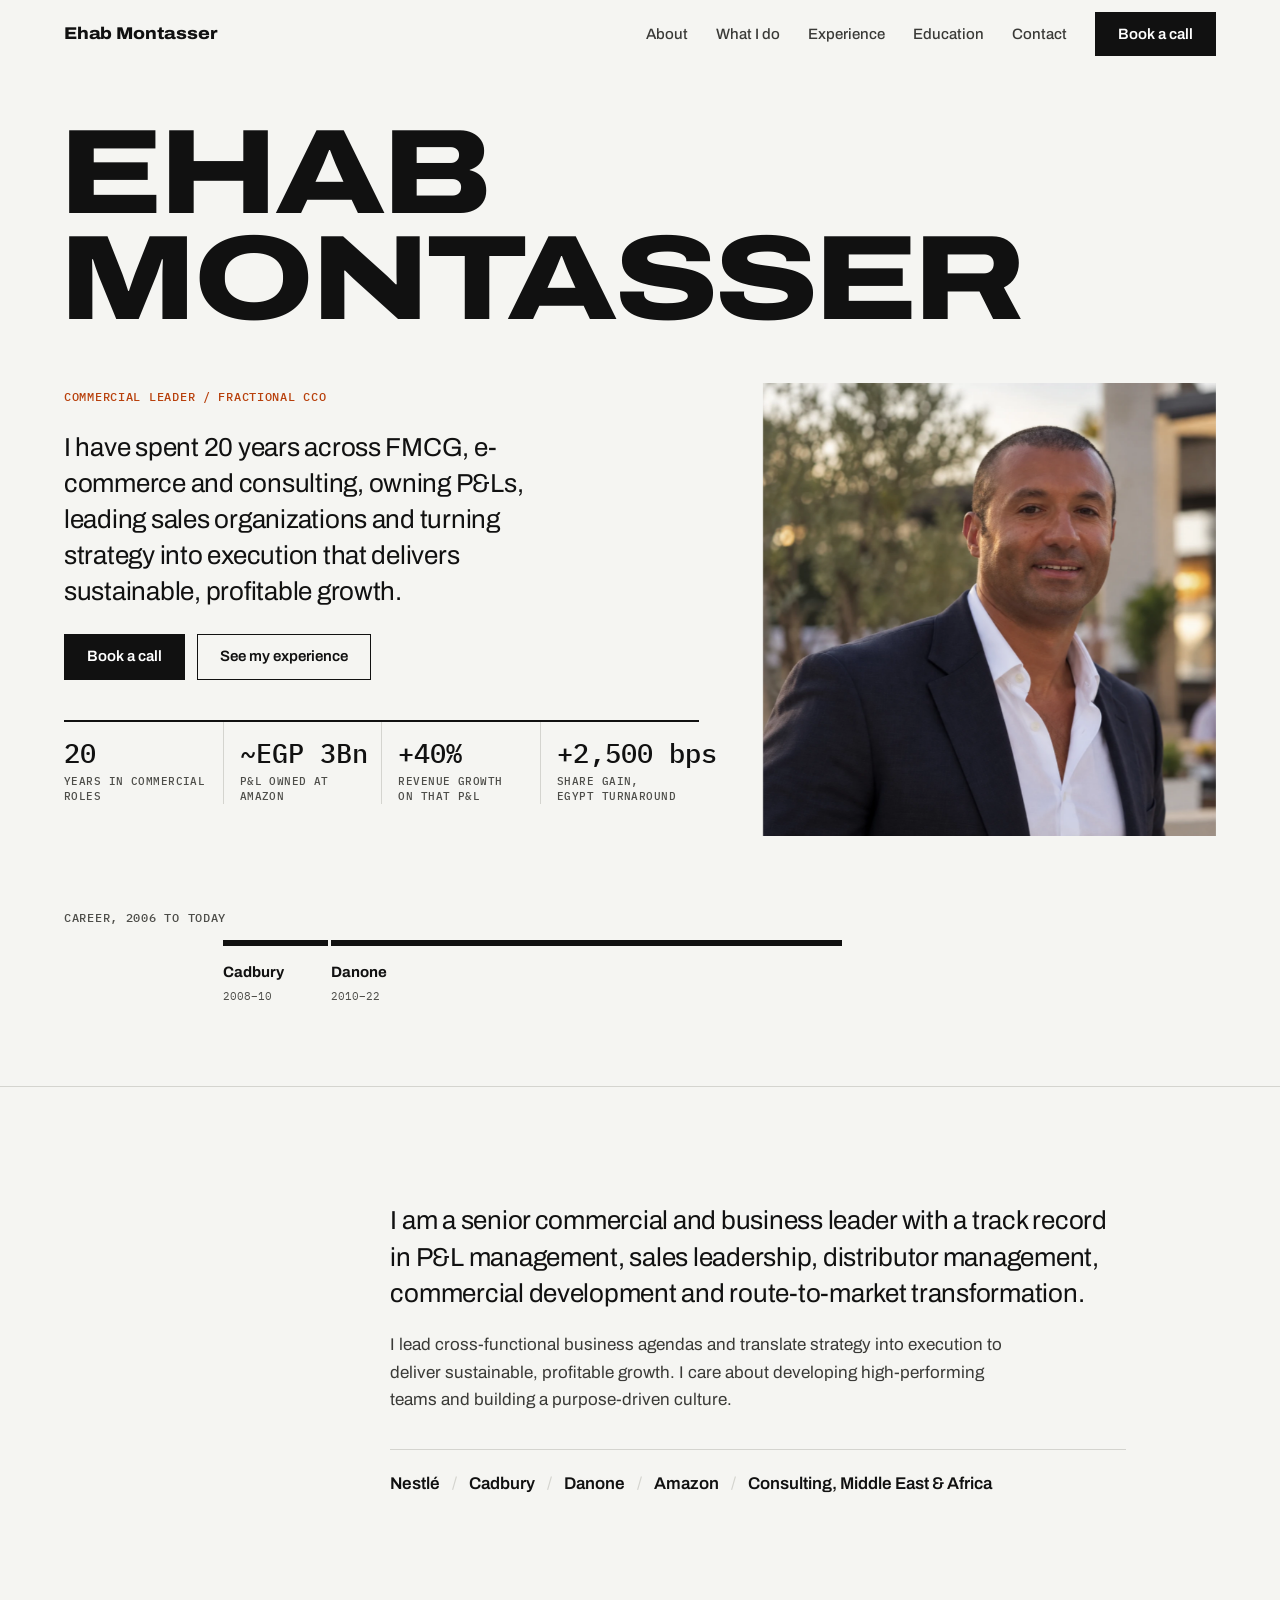
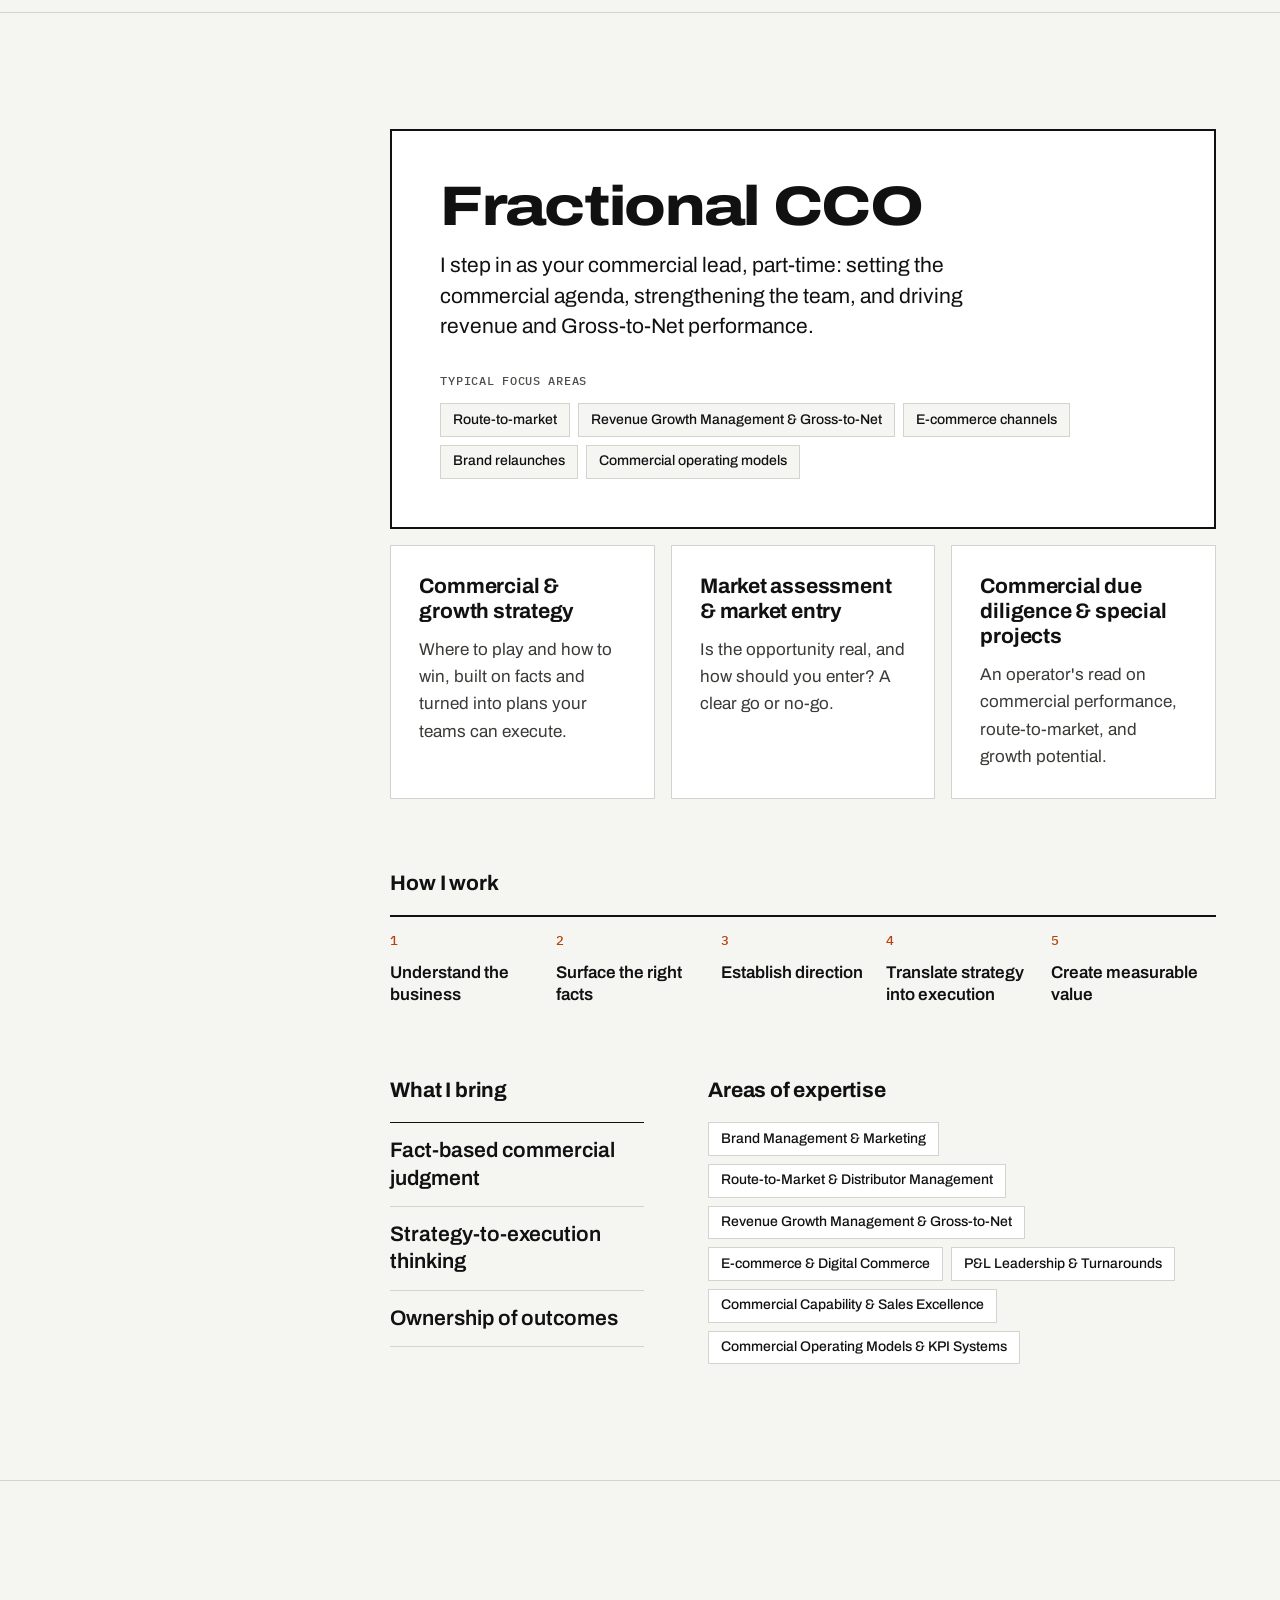
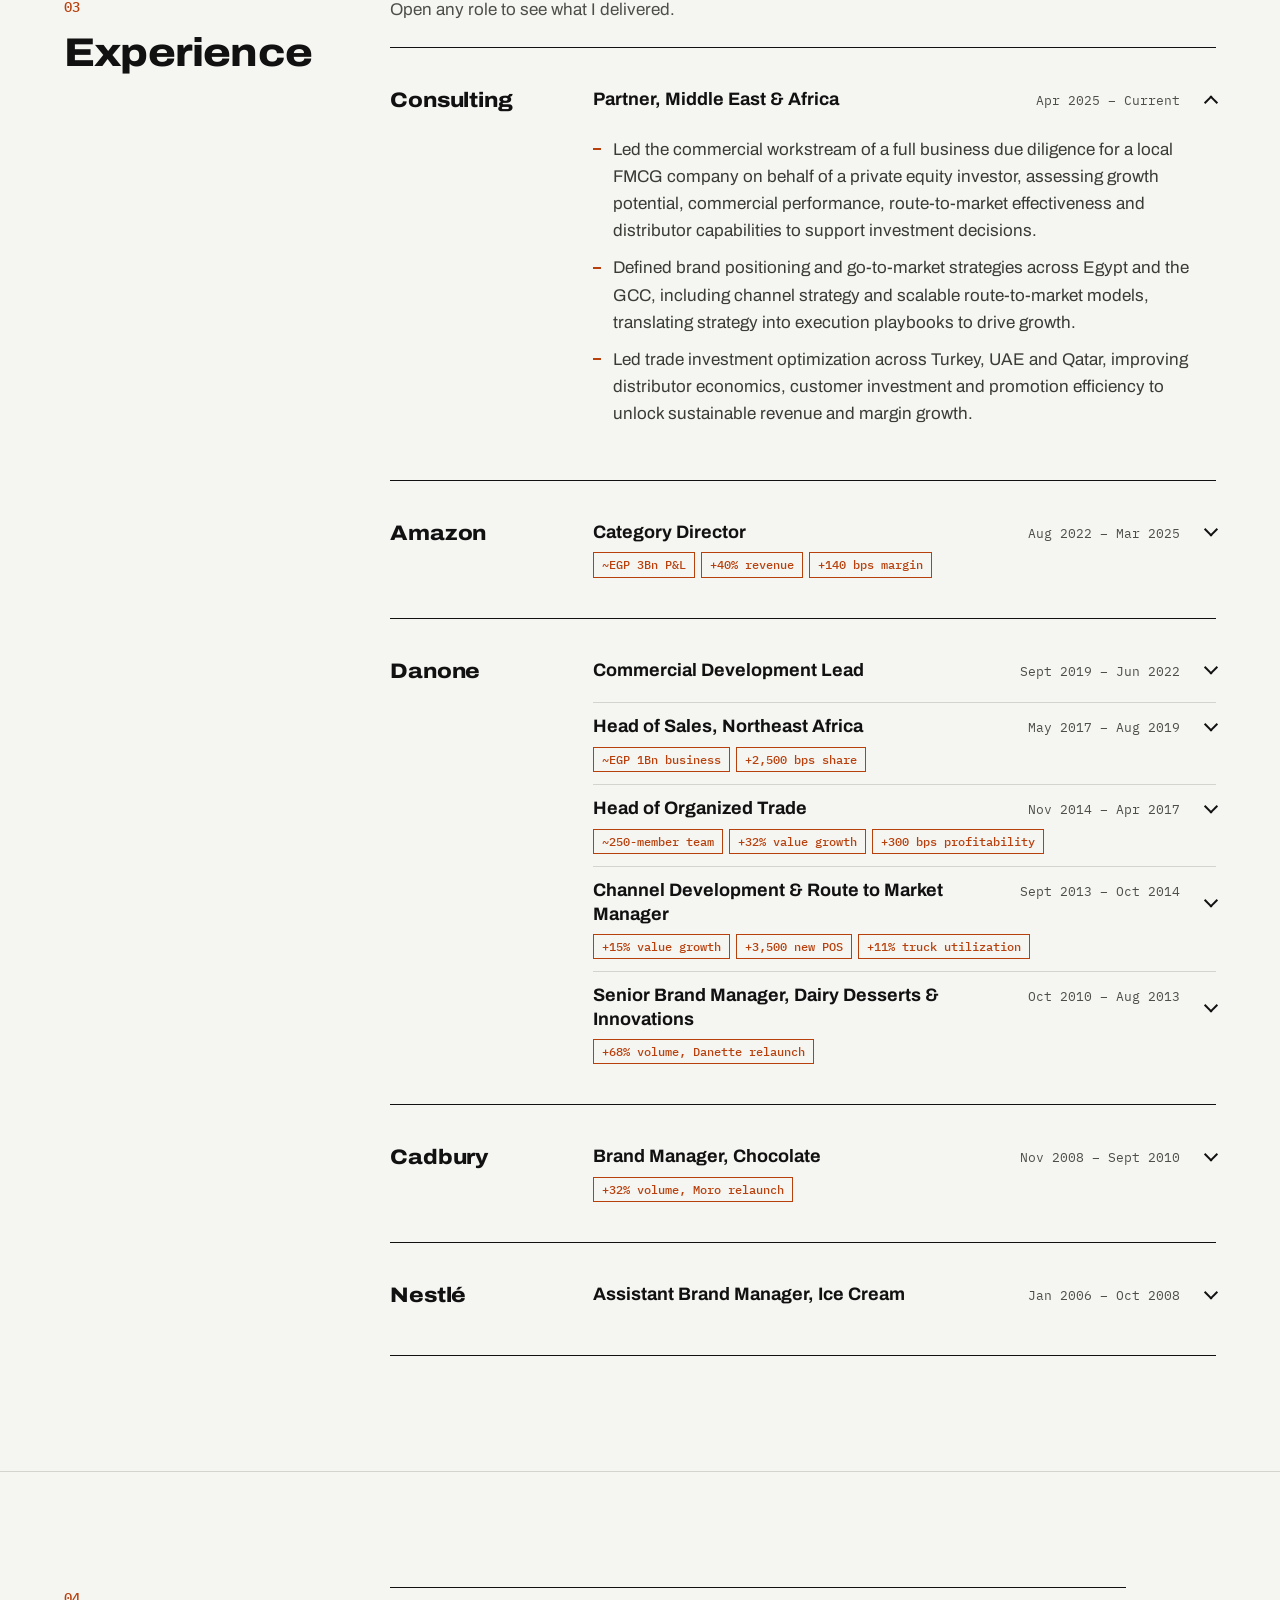
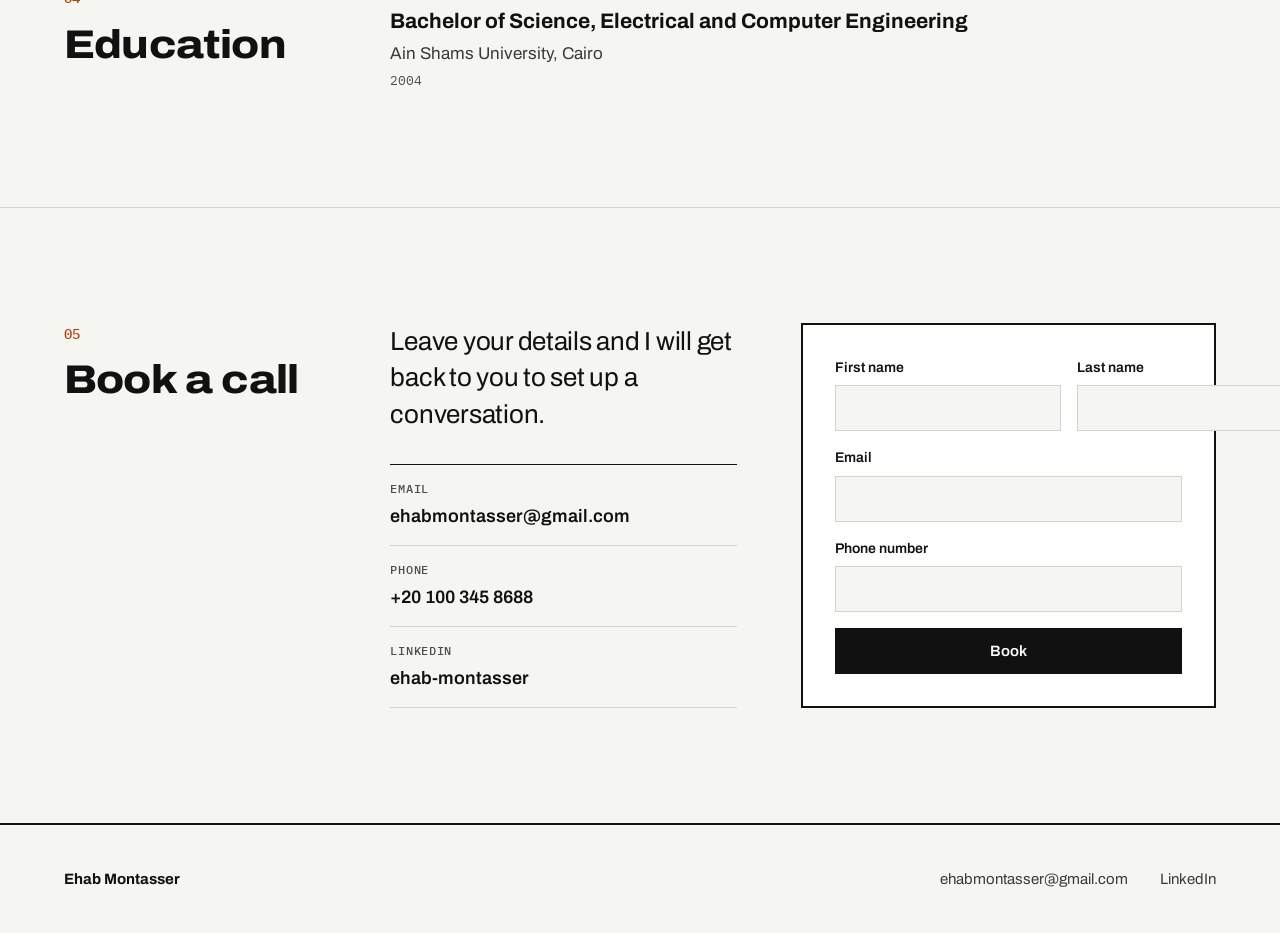
==== commit 99df8864: "Add Supabase bookings, admin auth and realtime Booking form now saves requests to Supabase Postgres." ====
--- a/index.html
+++ b/index.html
@@ -473,6 +473,6 @@
     <svg viewBox="0 0 24 24" width="20" height="20" aria-hidden="true"><path d="M12 19V5M5 12l7-7 7 7" fill="none" stroke="currentColor" stroke-width="2"/></svg>
   </a>
 
-  <script src="js/main.js" defer></script>
+  <script type="module" src="js/main.js"></script>
 </body>
 </html>
